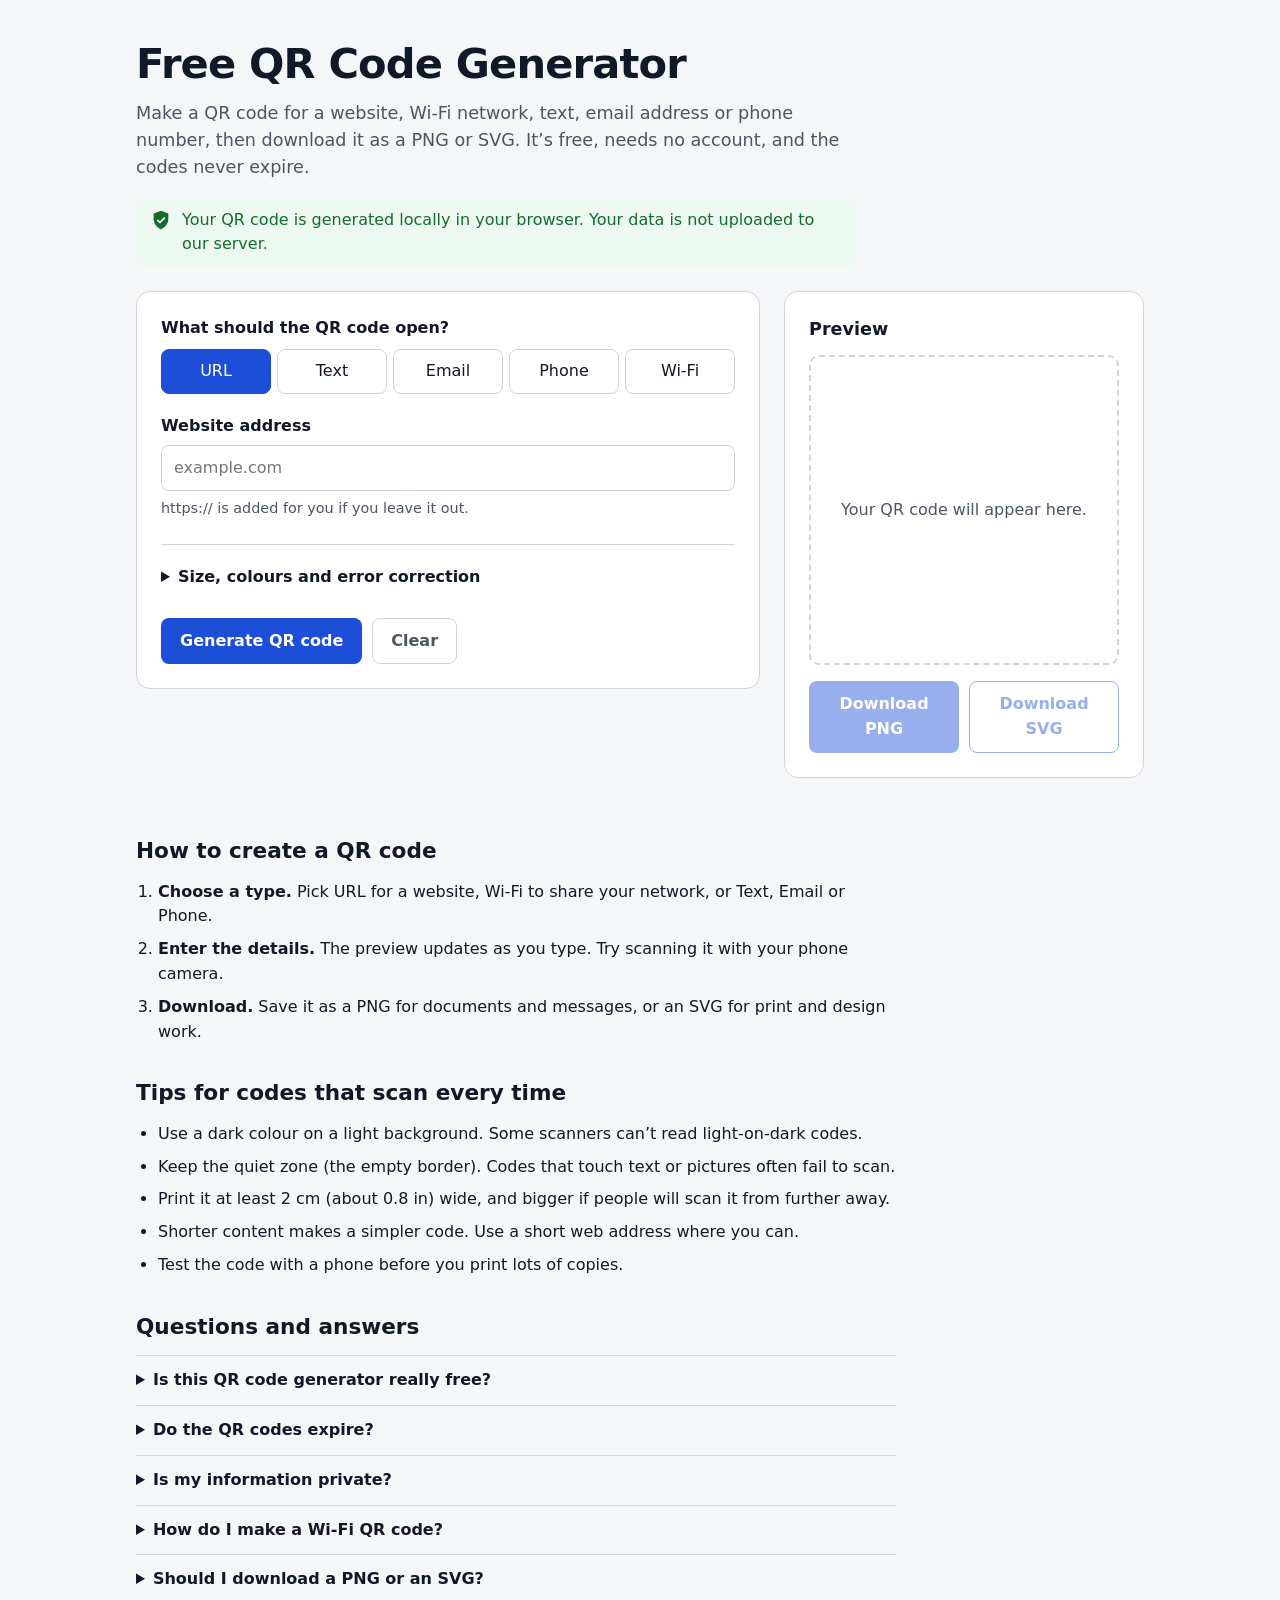
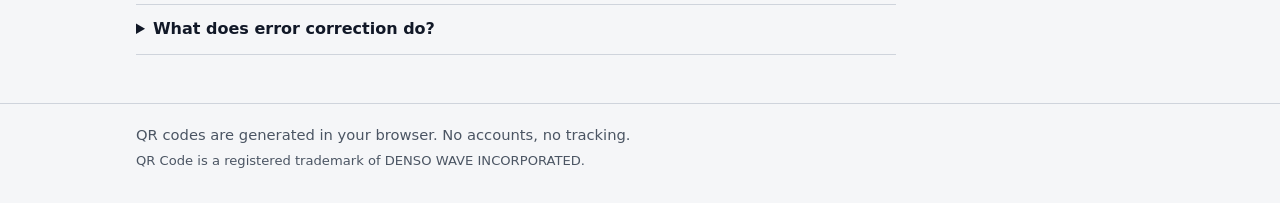
==== index.html @ 38141a11 "Add files via upload" ====
<!doctype html>
<html lang="en">
<head>
  <meta charset="utf-8">
  <meta name="viewport" content="width=device-width, initial-scale=1">
  <title>Free QR Code Generator – URL, Wi-Fi, Text, Email &amp; Phone</title>
  <meta name="description" content="Create a free QR code for a website link, Wi-Fi network, text, email or phone number. No sign-up, made in your browser, download as PNG or SVG. Static codes never expire.">
  <meta name="color-scheme" content="light dark">
  <meta property="og:type" content="website">
  <meta property="og:title" content="Free QR Code Generator">
  <meta property="og:description" content="Create QR codes for links, Wi-Fi, text, email and phone numbers. Free, private, and downloadable as PNG or SVG.">
  <meta name="twitter:card" content="summary">
  <link rel="icon" href="favicon.svg" type="image/svg+xml">
  <link rel="icon" href="favicon.ico" sizes="32x32">
  <link rel="apple-touch-icon" href="apple-touch-icon.png">
  <link rel="stylesheet" href="styles.css">
  <script type="application/ld+json">
  {
    "@context": "https://schema.org",
    "@type": "WebApplication",
    "name": "Free QR Code Generator",
    "description": "Create static QR codes for URLs, Wi-Fi networks, plain text, email and phone numbers. Generated locally in the browser and downloadable as PNG or SVG.",
    "applicationCategory": "UtilitiesApplication",
    "operatingSystem": "Any",
    "browserRequirements": "Requires JavaScript",
    "offers": { "@type": "Offer", "price": "0", "priceCurrency": "USD" }
  }
  </script>
  <script src="vendor/qrcode-generator-2.0.4.js" defer></script>
  <script src="js/logic.js" defer></script>
  <script src="js/app.js" defer></script>
</head>
<body>
  <a class="skip-link" href="#generator">Skip to the generator</a>

  <main class="wrap">
    <header class="intro">
      <h1>Free QR Code Generator</h1>
      <p class="lede">Make a QR code for a website, Wi-Fi network, text, email address or phone number, then download it as a PNG or SVG. It’s free, needs no account, and the codes never expire.</p>
      <p class="privacy">
        <svg class="privacy-icon" viewBox="0 0 24 24" aria-hidden="true" focusable="false"><path d="M12 2 4 5v6c0 5 3.4 9.4 8 11 4.6-1.6 8-6 8-11V5l-8-3Zm-1.2 14.2-3.5-3.5 1.4-1.4 2.1 2.1 4.6-4.6 1.4 1.4-6 6Z"/></svg>
        <span>Your QR code is generated locally in your browser. Your data is not uploaded to our server.</span>
      </p>
      <noscript><p class="notice notice-error">This generator needs JavaScript turned on. It runs entirely in your browser.</p></noscript>
    </header>

    <section class="generator" id="generator" aria-label="QR code generator">
      <form id="qr-form" class="panel" novalidate>
        <fieldset class="type-picker">
          <legend>What should the QR code open?</legend>
          <div class="segmented">
            <input type="radio" name="type" id="type-url" value="url" checked><label for="type-url">URL</label>
            <input type="radio" name="type" id="type-text" value="text"><label for="type-text">Text</label>
            <input type="radio" name="type" id="type-email" value="email"><label for="type-email">Email</label>
            <input type="radio" name="type" id="type-phone" value="phone"><label for="type-phone">Phone</label>
            <input type="radio" name="type" id="type-wifi" value="wifi"><label for="type-wifi">Wi-Fi</label>
          </div>
        </fieldset>

        <div class="fields" data-type="url">
          <div class="field">
            <label for="url">Website address</label>
            <input id="url" type="text" inputmode="url" autocomplete="url" autocapitalize="off" spellcheck="false" placeholder="example.com" aria-describedby="url-hint url-error">
            <p class="hint" id="url-hint">https:// is added for you if you leave it out.</p>
            <p class="error" id="url-error" hidden></p>
          </div>
        </div>

        <div class="fields" data-type="text" hidden>
          <div class="field">
            <label for="text">Text</label>
            <textarea id="text" rows="5" aria-describedby="text-hint text-error"></textarea>
            <p class="hint" id="text-hint">Any language, emoji and line breaks work. Shorter text makes a simpler code that scans more easily.</p>
            <p class="error" id="text-error" hidden></p>
          </div>
        </div>

        <div class="fields" data-type="email" hidden>
          <div class="field">
            <label for="email">Email address</label>
            <input id="email" type="email" autocomplete="email" autocapitalize="off" spellcheck="false" placeholder="name@example.com" aria-describedby="email-error">
            <p class="error" id="email-error" hidden></p>
          </div>
          <div class="field">
            <label for="subject">Subject <span class="optional">(optional)</span></label>
            <input id="subject" type="text" aria-describedby="subject-error">
            <p class="error" id="subject-error" hidden></p>
          </div>
          <div class="field">
            <label for="body">Message <span class="optional">(optional)</span></label>
            <textarea id="body" rows="4" aria-describedby="body-error"></textarea>
            <p class="error" id="body-error" hidden></p>
          </div>
        </div>

        <div class="fields" data-type="phone" hidden>
          <div class="field">
            <label for="phone">Phone number</label>
            <input id="phone" type="tel" autocomplete="tel" placeholder="+1 555 123 4567" aria-describedby="phone-hint phone-error">
            <p class="hint" id="phone-hint">Include the country code (for example +44) so the number works from anywhere.</p>
            <p class="error" id="phone-error" hidden></p>
          </div>
        </div>

        <div class="fields" data-type="wifi" hidden>
          <div class="field">
            <label for="ssid">Network name (SSID)</label>
            <input id="ssid" type="text" autocomplete="off" autocapitalize="off" autocorrect="off" spellcheck="false" aria-describedby="ssid-hint ssid-error">
            <p class="hint" id="ssid-hint">Type it exactly as it appears on your devices. Capital letters matter.</p>
            <p class="error" id="ssid-error" hidden></p>
          </div>
          <div class="field">
            <label for="security">Security</label>
            <select id="security">
              <option value="WPA" selected>WPA/WPA2</option>
              <option value="WEP">WEP</option>
              <option value="nopass">None (open network)</option>
            </select>
          </div>
          <div class="field">
            <label for="password">Password</label>
            <input id="password" type="password" autocomplete="off" autocapitalize="off" autocorrect="off" spellcheck="false" aria-describedby="password-hint password-error">
            <p class="hint" id="password-hint">Not needed for open networks.</p>
            <p class="error" id="password-error" hidden></p>
          </div>
          <div class="checks">
            <label class="check"><input type="checkbox" id="show-password"> Show password</label>
            <label class="check"><input type="checkbox" id="hidden"> Hidden network (name isn’t broadcast)</label>
          </div>
        </div>

        <details class="options">
          <summary>Size, colours and error correction</summary>
          <div class="options-grid">
            <div class="field">
              <label for="size">Image size</label>
              <select id="size">
                <option value="256">256 × 256 px</option>
                <option value="512">512 × 512 px</option>
                <option value="1024" selected>1024 × 1024 px</option>
                <option value="2048">2048 × 2048 px</option>
              </select>
            </div>
            <div class="field">
              <label for="ec">Error correction</label>
              <select id="ec" aria-describedby="ec-hint">
                <option value="L">Low (7%)</option>
                <option value="M" selected>Medium (15%)</option>
                <option value="Q">Quartile (25%)</option>
                <option value="H">High (30%)</option>
              </select>
              <p class="hint" id="ec-hint">Higher levels scan better when scuffed, but make the code denser.</p>
            </div>
            <div class="field">
              <label for="margin">Quiet zone (margin)</label>
              <select id="margin">
                <option value="0">None</option>
                <option value="2">Small (2 modules)</option>
                <option value="4" selected>Standard (4 modules)</option>
                <option value="8">Large (8 modules)</option>
              </select>
            </div>
            <div class="field">
              <label for="fg">Foreground colour</label>
              <div class="color-row"><input type="color" id="fg" value="#000000"><output id="fg-value" for="fg">#000000</output></div>
            </div>
            <div class="field">
              <label for="bg">Background colour</label>
              <div class="color-row"><input type="color" id="bg" value="#ffffff"><output id="bg-value" for="bg">#ffffff</output></div>
            </div>
          </div>
        </details>

        <div class="actions">
          <button type="submit" class="btn btn-primary">Generate QR code</button>
          <button type="reset" class="btn btn-quiet">Clear</button>
        </div>
      </form>

      <section class="panel output" id="output" aria-labelledby="preview-heading">
        <h2 id="preview-heading" class="output-title">Preview</h2>
        <div class="preview is-empty" id="preview"><p>Your QR code will appear here.</p></div>
        <div id="status" class="status" role="status" aria-live="polite"></div>
        <div class="downloads">
          <button type="button" class="btn btn-primary" id="download-png" disabled>Download PNG</button>
          <button type="button" class="btn btn-secondary" id="download-svg" disabled>Download SVG</button>
        </div>
        <p class="meta" id="meta"></p>
        <details class="payload" id="payload-details" hidden>
          <summary>Show encoded data</summary>
          <pre id="payload"></pre>
        </details>
      </section>
    </section>

    <!--
      Reserved for a future advertisement. It is hidden and takes no space today.
      See README.md ("Adding an ad later").
    -->
    <aside class="ad-slot" id="ad-slot" aria-label="Advertisement" hidden></aside>

    <section class="info" aria-labelledby="how-heading">
      <h2 id="how-heading">How to create a QR code</h2>
      <ol class="steps">
        <li><strong>Choose a type.</strong> Pick URL for a website, Wi-Fi to share your network, or Text, Email or Phone.</li>
        <li><strong>Enter the details.</strong> The preview updates as you type. Try scanning it with your phone camera.</li>
        <li><strong>Download.</strong> Save it as a PNG for documents and messages, or an SVG for print and design work.</li>
      </ol>

      <h2>Tips for codes that scan every time</h2>
      <ul class="tips">
        <li>Use a dark colour on a light background. Some scanners can’t read light-on-dark codes.</li>
        <li>Keep the quiet zone (the empty border). Codes that touch text or pictures often fail to scan.</li>
        <li>Print it at least 2&nbsp;cm (about 0.8&nbsp;in) wide, and bigger if people will scan it from further away.</li>
        <li>Shorter content makes a simpler code. Use a short web address where you can.</li>
        <li>Test the code with a phone before you print lots of copies.</li>
      </ul>

      <h2>Questions and answers</h2>
      <div class="faq">
        <details>
          <summary>Is this QR code generator really free?</summary>
          <p>Yes. There’s no sign-up and no watermark, and you can create and download as many codes as you like.</p>
        </details>
        <details>
          <summary>Do the QR codes expire?</summary>
          <p>No. These are static QR codes: the information is stored in the code itself, not on a server, so a code keeps working for as long as whatever it points to exists. A static code can’t be edited after you print it. If the details change, make a new code.</p>
        </details>
        <details>
          <summary>Is my information private?</summary>
          <p>Yes. The code is made by JavaScript running in your browser, and nothing you type is sent to our server or stored. That includes Wi-Fi passwords.</p>
        </details>
        <details>
          <summary>How do I make a Wi-Fi QR code?</summary>
          <p>Choose Wi-Fi, then enter the network name exactly as it appears (capital letters matter), the password and the security type. Guests point their phone camera at the code and tap to join. Most home routers use WPA/WPA2 (WPA3 networks usually work with this setting too).</p>
        </details>
        <details>
          <summary>Should I download a PNG or an SVG?</summary>
          <p>PNG works everywhere, including documents, websites, slides and messages. SVG is a vector file that stays sharp at any size, so it’s the better choice for printing and for design tools.</p>
        </details>
        <details>
          <summary>What does error correction do?</summary>
          <p>It adds backup data so a code can still be read if part of it is dirty or damaged. Medium suits most uses. Choose Quartile or High for printed codes that may get scuffed. Higher levels make the code denser.</p>
        </details>
      </div>
    </section>
  </main>

  <footer class="site-footer">
    <div class="wrap">
      <p>QR codes are generated in your browser. No accounts, no tracking.</p>
      <p class="small">QR Code is a registered trademark of DENSO WAVE INCORPORATED.</p>
    </div>
  </footer>
</body>
</html>
---- styles.css ----
:root {
  --bg: #f5f6f8;
  --surface: #ffffff;
  --text: #111827;
  --muted: #4b5563;
  --border: #cfd4dc;
  --accent: #1d4ed8;
  --accent-hover: #1e40af;
  --accent-text: #ffffff;
  --accent-soft: #e8efff;
  --focus: #1d4ed8;
  --error: #b42318;
  --error-bg: #fef3f2;
  --warning: #8a4b00;
  --warning-bg: #fff8e6;
  --ok: #146c2e;
  --ok-bg: #edf8f0;
  --radius: 10px;
  color-scheme: light;
}

@media (prefers-color-scheme: dark) {
  :root {
    --bg: #0f1216;
    --surface: #181c22;
    --text: #e8eaed;
    --muted: #a3aab5;
    --border: #353c47;
    --accent: #7aa7ff;
    --accent-hover: #a3c2ff;
    --accent-text: #0b1220;
    --accent-soft: #1d2a44;
    --focus: #a3c2ff;
    --error: #ffa197;
    --error-bg: #2c1614;
    --warning: #f5c56b;
    --warning-bg: #2b2210;
    --ok: #86d99c;
    --ok-bg: #132619;
    color-scheme: dark;
  }
}

*, *::before, *::after { box-sizing: border-box; }

html { -webkit-text-size-adjust: 100%; }

body {
  margin: 0;
  background: var(--bg);
  color: var(--text);
  font: 16px/1.55 system-ui, -apple-system, "Segoe UI", Roboto, "Helvetica Neue", Arial, sans-serif;
}

.wrap {
  max-width: 1040px;
  margin: 0 auto;
  padding: 0 16px;
}

a { color: var(--accent); }

:focus-visible {
  outline: 3px solid var(--focus);
  outline-offset: 2px;
}

[hidden] { display: none !important; }

.skip-link {
  position: absolute;
  left: 16px;
  top: -100px;
  padding: 8px 12px;
  background: var(--surface);
  color: var(--text);
  border: 2px solid var(--focus);
  border-radius: 6px;
  z-index: 10;
}
.skip-link:focus { top: 12px; }

.visually-hidden {
  position: absolute !important;
  width: 1px;
  height: 1px;
  overflow: hidden;
  clip: rect(0 0 0 0);
  white-space: nowrap;
}

/* --- Intro ------------------------------------------------------------- */

.intro { padding: 40px 0 24px; max-width: 720px; }

h1 {
  margin: 0 0 12px;
  font-size: clamp(1.9rem, 1.4rem + 2vw, 2.6rem);
  line-height: 1.15;
  letter-spacing: -0.02em;
}

.lede { margin: 0 0 16px; font-size: 1.1rem; color: var(--muted); }

.privacy {
  display: flex;
  gap: 10px;
  align-items: flex-start;
  margin: 0;
  padding: 10px 14px;
  background: var(--ok-bg);
  color: var(--ok);
  border-radius: var(--radius);
  font-weight: 500;
}
.privacy-icon { flex: none; width: 22px; height: 22px; fill: currentColor; margin-top: 1px; }

/* --- Generator layout -------------------------------------------------- */

.generator {
  display: grid;
  gap: 20px;
  align-items: start;
}

@media (min-width: 820px) {
  .generator { grid-template-columns: minmax(0, 1fr) 360px; gap: 24px; }
  .output { position: sticky; top: 16px; }
}

.panel {
  background: var(--surface);
  border: 1px solid var(--border);
  border-radius: 14px;
  padding: 20px;
}

@media (min-width: 820px) {
  .panel { padding: 24px; }
}

/* --- Type picker (radio group styled as a segmented control) ----------- */

fieldset { border: 0; margin: 0; padding: 0; min-width: 0; }

legend { padding: 0; margin-bottom: 8px; font-weight: 600; }

.segmented {
  display: flex;
  flex-wrap: wrap;
  gap: 6px;
}

.segmented input {
  position: absolute;
  opacity: 0;
  width: 1px;
  height: 1px;
}

.segmented label {
  flex: 1 1 0;
  min-width: 0;
  padding: 9px 4px;
  text-align: center;
  border: 1px solid var(--border);
  border-radius: 8px;
  background: var(--surface);
  cursor: pointer;
  font-weight: 500;
  user-select: none;
}

.segmented label:hover { border-color: var(--accent); }

.segmented input:checked + label {
  background: var(--accent);
  border-color: var(--accent);
  color: var(--accent-text);
}

.segmented input:focus-visible + label {
  outline: 3px solid var(--focus);
  outline-offset: 2px;
}

@media (max-width: 400px) {
  .panel { padding: 16px; }
  .segmented { gap: 4px; }
  .segmented label { font-size: 0.9rem; }
}

/* --- Fields ------------------------------------------------------------ */

.fields { margin-top: 20px; }

.field { margin-bottom: 16px; }
.field:last-child { margin-bottom: 0; }

.field > label { display: block; margin-bottom: 6px; font-weight: 600; }

.optional { font-weight: 400; color: var(--muted); }

input[type="text"],
input[type="email"],
input[type="tel"],
input[type="password"],
textarea,
select {
  display: block;
  width: 100%;
  padding: 10px 12px;
  font: inherit;
  color: var(--text);
  background: var(--surface);
  border: 1px solid var(--border);
  border-radius: 8px;
}

textarea { resize: vertical; min-height: 96px; }

input:disabled, select:disabled { opacity: 0.55; cursor: not-allowed; }

input[aria-invalid="true"], textarea[aria-invalid="true"] {
  border-color: var(--error);
  box-shadow: 0 0 0 1px var(--error);
}

.hint { margin: 6px 0 0; font-size: 0.9rem; color: var(--muted); }

.error {
  margin: 6px 0 0;
  font-size: 0.9rem;
  font-weight: 500;
  color: var(--error);
}

.checks { display: grid; gap: 10px; margin-top: 16px; }

.check {
  display: flex;
  align-items: center;
  gap: 10px;
  cursor: pointer;
}

.check input { width: 18px; height: 18px; margin: 0; accent-color: var(--accent); }

/* --- Options ----------------------------------------------------------- */

.options {
  margin-top: 24px;
  border-top: 1px solid var(--border);
  padding-top: 16px;
}

.options summary {
  cursor: pointer;
  font-weight: 600;
  padding: 4px 0;
}

.options-grid {
  display: grid;
  gap: 16px;
  margin-top: 16px;
}

@media (min-width: 560px) {
  .options-grid { grid-template-columns: 1fr 1fr; }
}

.options-grid .field { margin: 0; }

.color-row { display: flex; align-items: center; gap: 12px; }

input[type="color"] {
  width: 52px;
  height: 40px;
  padding: 3px;
  border: 1px solid var(--border);
  border-radius: 8px;
  background: var(--surface);
  cursor: pointer;
}

.color-row output { font-family: ui-monospace, "Cascadia Mono", Consolas, monospace; color: var(--muted); }

/* --- Buttons ----------------------------------------------------------- */

.actions, .downloads {
  display: flex;
  flex-wrap: wrap;
  gap: 10px;
}

.actions { margin-top: 24px; }

.btn {
  display: inline-flex;
  align-items: center;
  justify-content: center;
  min-height: 44px;
  padding: 10px 18px;
  font: inherit;
  font-weight: 600;
  border-radius: 8px;
  border: 1px solid transparent;
  cursor: pointer;
}

.btn-primary { background: var(--accent); color: var(--accent-text); }
.btn-primary:hover:not(:disabled) { background: var(--accent-hover); }

.btn-secondary { background: var(--surface); color: var(--accent); border-color: var(--accent); }
.btn-secondary:hover:not(:disabled) { background: var(--accent-soft); }

.btn-quiet { background: transparent; color: var(--muted); border-color: var(--border); }
.btn-quiet:hover { color: var(--text); border-color: var(--muted); }

.btn:disabled { opacity: 0.45; cursor: not-allowed; }

/* --- Output ------------------------------------------------------------ */

.output-title { margin: 0 0 12px; font-size: 1.1rem; }

.preview {
  width: 100%;
  max-width: 312px;
  aspect-ratio: 1 / 1;
  margin: 0 auto;
  display: flex;
  align-items: center;
  justify-content: center;
}

.preview svg { display: block; width: 100%; height: 100%; }

.preview.is-empty {
  border: 2px dashed var(--border);
  border-radius: var(--radius);
  padding: 24px;
  text-align: center;
  color: var(--muted);
}

.preview.is-empty p { margin: 0; }

.status:empty { display: none; }

.status {
  margin-top: 16px;
  padding: 10px 12px;
  border-radius: 8px;
  font-size: 0.92rem;
}

.status ul { margin: 0; padding-left: 18px; }
.status li + li { margin-top: 6px; }

.status-error { background: var(--error-bg); color: var(--error); }
.status-warning { background: var(--warning-bg); color: var(--warning); }
.status-ok { background: var(--ok-bg); color: var(--ok); }

.downloads { margin-top: 16px; }
.downloads .btn { flex: 1 1 140px; }

.meta { margin: 12px 0 0; font-size: 0.85rem; color: var(--muted); text-align: center; }
.meta:empty { display: none; }

.payload { margin-top: 12px; font-size: 0.9rem; }
.payload summary { cursor: pointer; color: var(--muted); }
.payload pre {
  margin: 8px 0 0;
  padding: 10px;
  max-height: 160px;
  overflow: auto;
  white-space: pre-wrap;
  word-break: break-all;
  background: var(--bg);
  border-radius: 8px;
  font-family: ui-monospace, "Cascadia Mono", Consolas, monospace;
  font-size: 0.85rem;
}

/* --- Future ad slot (hidden until used) -------------------------------- */

.ad-slot {
  margin: 32px auto 0;
  max-width: 728px;
  text-align: center;
}

/* --- Info / FAQ -------------------------------------------------------- */

.info { max-width: 760px; padding: 24px 0 48px; }

.info h2 { margin: 32px 0 12px; font-size: 1.35rem; }

.steps, .tips { padding-left: 22px; margin: 0; }
.steps li, .tips li { margin-bottom: 8px; }

.faq details {
  border-bottom: 1px solid var(--border);
  padding: 12px 0;
}
.faq details:first-child { border-top: 1px solid var(--border); }
.faq summary { cursor: pointer; font-weight: 600; }
.faq p { margin: 8px 0 0; color: var(--muted); }

.notice { padding: 10px 12px; border-radius: 8px; }
.notice-error { background: var(--error-bg); color: var(--error); }

/* --- Footer ------------------------------------------------------------ */

.site-footer {
  border-top: 1px solid var(--border);
  padding: 20px 0 28px;
  color: var(--muted);
  font-size: 0.92rem;
}
.site-footer p { margin: 0 0 4px; }
.site-footer .small { font-size: 0.82rem; }
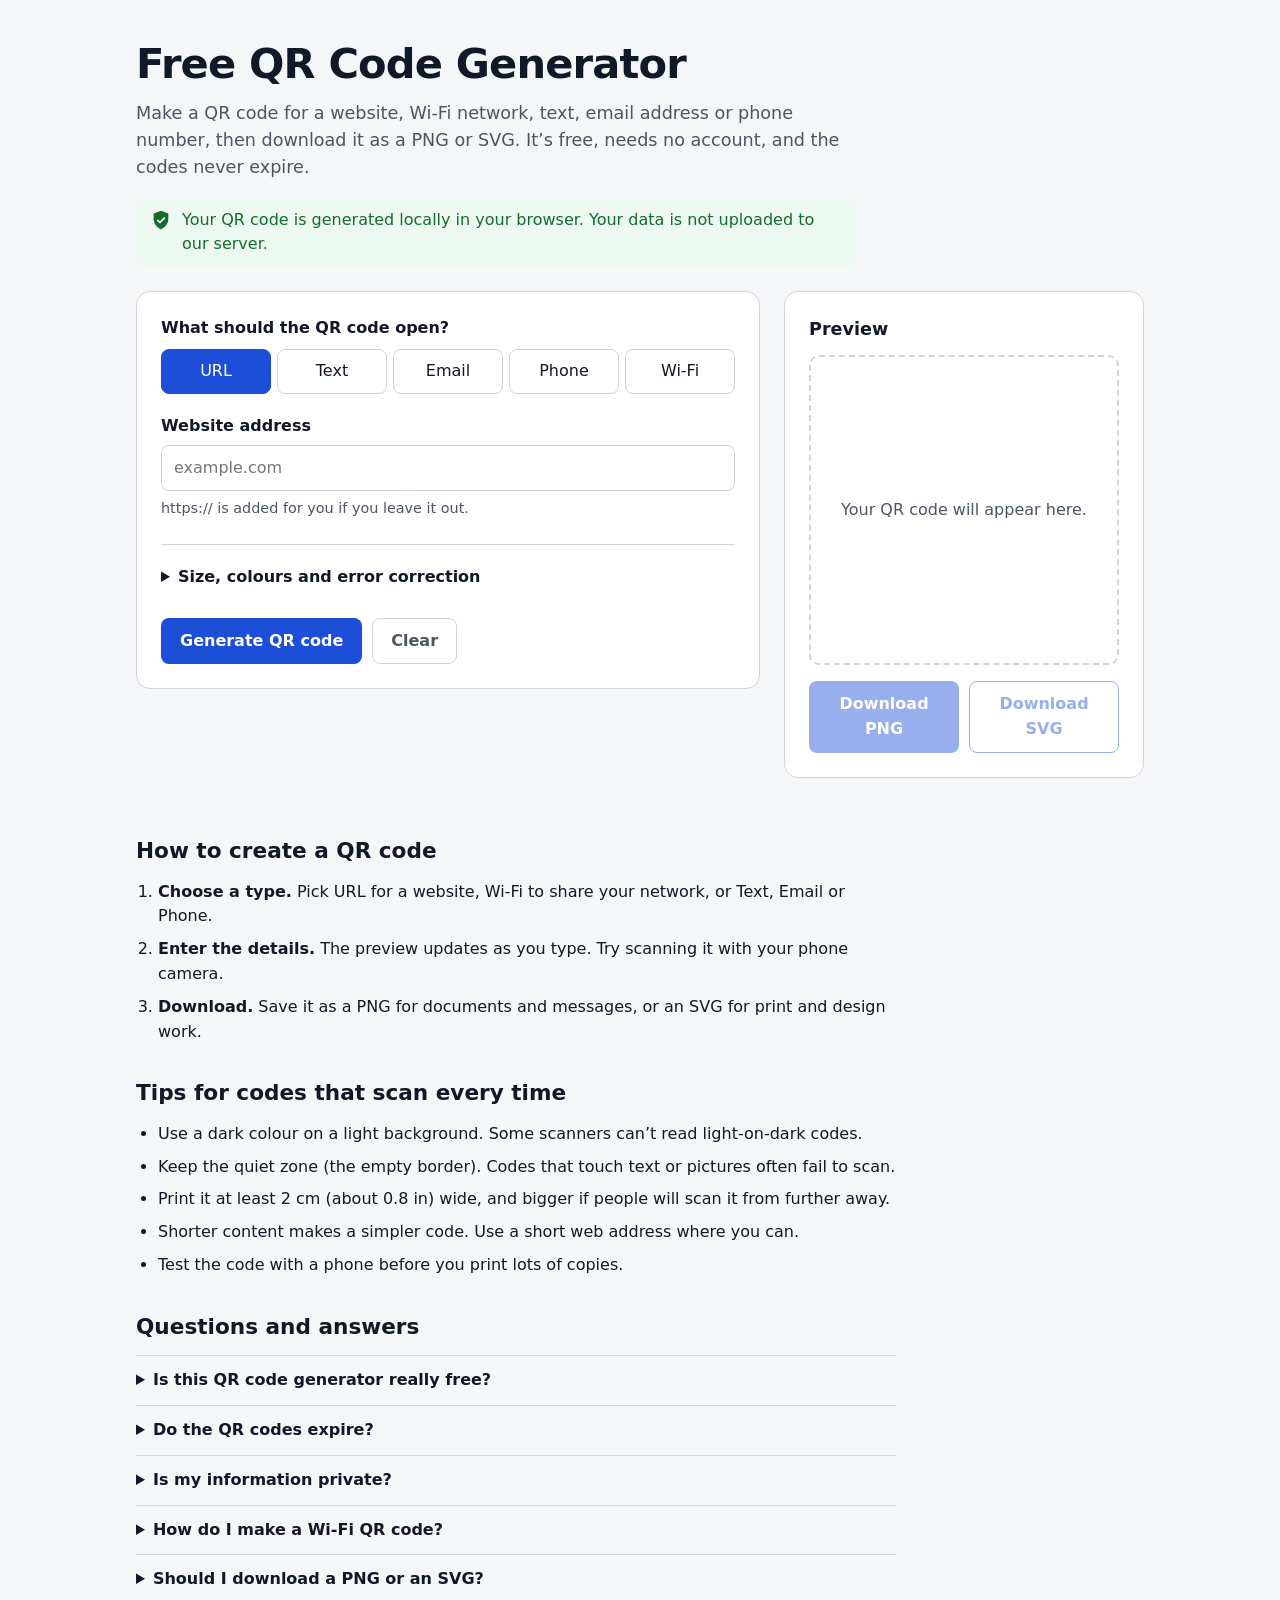
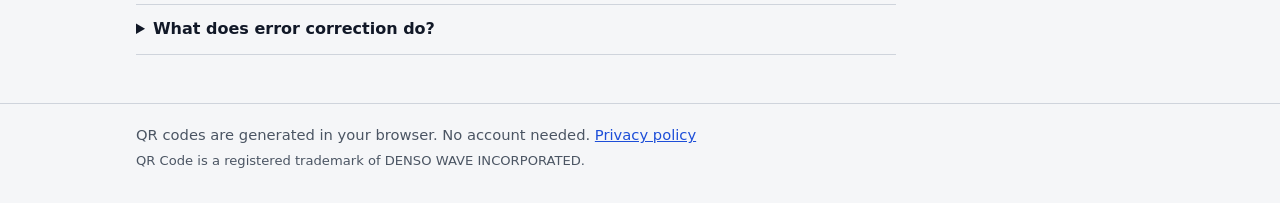
==== commit f709ca71: "Fix folder layout and add Adsterra banner slot The upload had flattened js/ and tests/ and left out " ====
--- a/index.html
+++ b/index.html
@@ -29,6 +29,8 @@
   <script src="vendor/qrcode-generator-2.0.4.js" defer></script>
   <script src="js/logic.js" defer></script>
   <script src="js/app.js" defer></script>
+  <script src="js/ads-config.js" defer></script>
+  <script src="js/ads.js" defer></script>
 </head>
 <body>
   <a class="skip-link" href="#generator">Skip to the generator</a>
@@ -193,11 +195,11 @@
       </section>
     </section>
 
-    <!--
-      Reserved for a future advertisement. It is hidden and takes no space today.
-      See README.md ("Adding an ad later").
-    -->
-    <aside class="ad-slot" id="ad-slot" aria-label="Advertisement" hidden></aside>
+    <!-- Small Adsterra banner. Hidden until js/ads-config.js has a banner code (see README.md). -->
+    <aside class="ad-slot" id="ad-slot" data-ad-sizes="468x60 320x50" aria-label="Advertisement" hidden>
+      <p class="ad-label" aria-hidden="true">Advertisement</p>
+      <div class="ad-box"></div>
+    </aside>
 
     <section class="info" aria-labelledby="how-heading">
       <h2 id="how-heading">How to create a QR code</h2>
@@ -228,7 +230,7 @@
         </details>
         <details>
           <summary>Is my information private?</summary>
-          <p>Yes. The code is made by JavaScript running in your browser, and nothing you type is sent to our server or stored. That includes Wi-Fi passwords.</p>
+          <p>Yes. The code is made by JavaScript running in your browser, and nothing you type is sent to our server or stored. That includes Wi-Fi passwords. The site shows a small ad from Adsterra, which runs in a sealed-off frame that can’t see what you type. See the <a href="privacy.html">privacy policy</a>.</p>
         </details>
         <details>
           <summary>How do I make a Wi-Fi QR code?</summary>
@@ -248,7 +250,7 @@
 
   <footer class="site-footer">
     <div class="wrap">
-      <p>QR codes are generated in your browser. No accounts, no tracking.</p>
+      <p>QR codes are generated in your browser. No account needed. <a href="privacy.html">Privacy policy</a></p>
       <p class="small">QR Code is a registered trademark of DENSO WAVE INCORPORATED.</p>
     </div>
   </footer>
--- a/styles.css
+++ b/styles.css
@@ -383,13 +383,45 @@
   font-size: 0.85rem;
 }
 
-/* --- Future ad slot (hidden until used) -------------------------------- */
+/* --- Ad banner (hidden until js/ads-config.js has a banner code) ------- */
 
 .ad-slot {
-  margin: 32px auto 0;
-  max-width: 728px;
+  /* Bleed into the 16px page gutter so a 320px banner fits a 320px phone. */
+  margin: 32px -16px 0;
+  overflow: hidden;
   text-align: center;
 }
+
+.ad-label {
+  margin: 0 0 4px;
+  font-size: 0.7rem;
+  letter-spacing: 0.06em;
+  text-transform: uppercase;
+  color: var(--muted);
+}
+
+/* js/ads.js sets the exact size (468×60, or 320×50 on phones) before the ad
+   loads, so the page never jumps. */
+.ad-box {
+  display: inline-block;
+  max-width: 100%;
+  overflow: hidden;
+  vertical-align: top;
+}
+
+.ad-box iframe { display: block; border: 0; }
+
+.ad-placeholder {
+  display: inline-flex;
+  align-items: center;
+  justify-content: center;
+  border: 1px dashed var(--border);
+  border-radius: 6px;
+  color: var(--muted);
+  font-size: 0.85rem;
+}
+
+.policy { padding-top: 40px; }
 
 /* --- Info / FAQ -------------------------------------------------------- */
 
